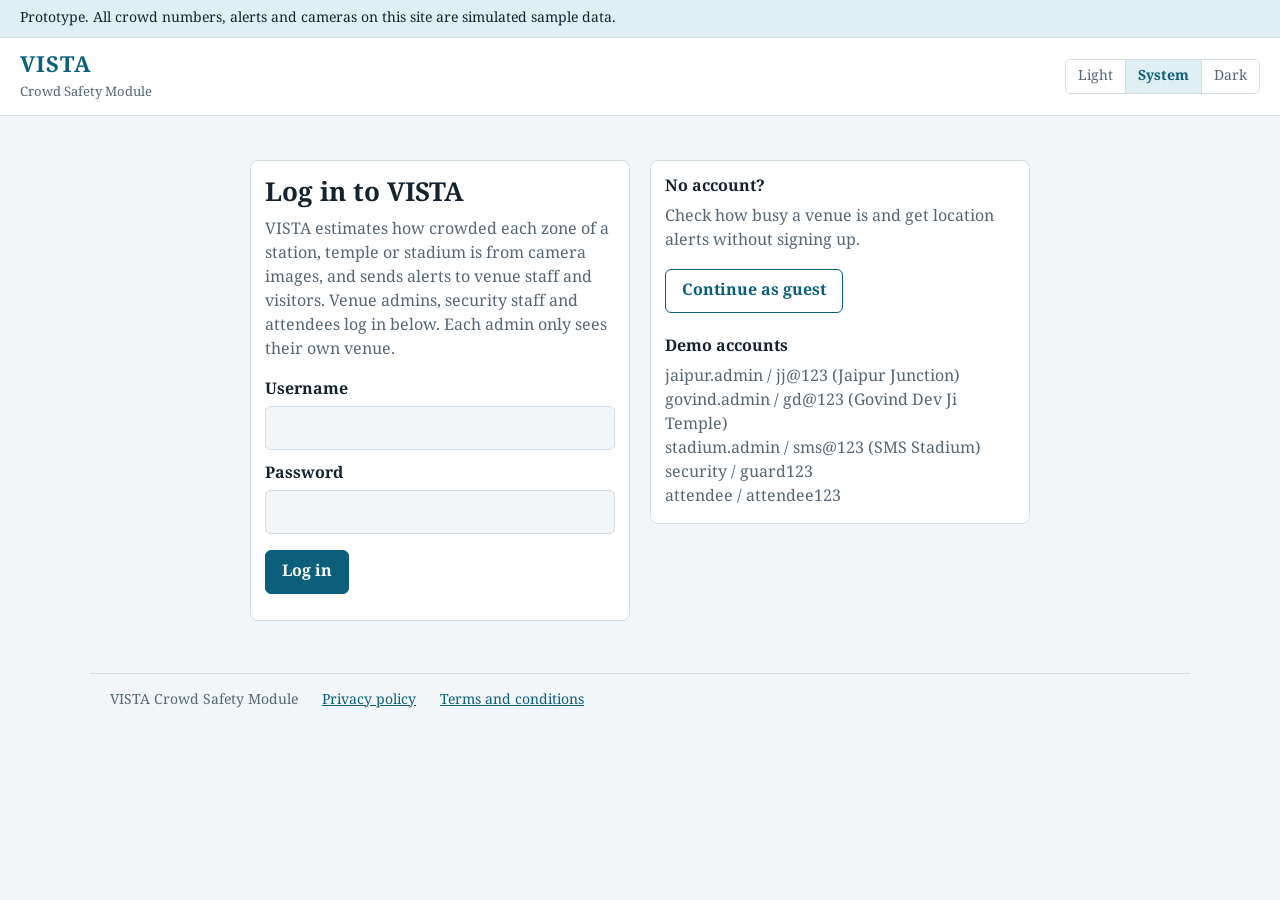
==== web/index.html @ de66a8e7 "feat: add VISTA web UI with role-based sidebar, camera editing and legal pages" ====
<!doctype html>
<html lang="en">
<head>
<meta charset="utf-8">
<meta name="viewport" content="width=device-width, initial-scale=1, viewport-fit=cover">
<title>VISTA Crowd Safety | Crowd alerts for public venues</title>
<meta name="description" content="VISTA estimates how crowded each zone of a station, temple or stadium is from camera images, and sends alerts to venue staff and visitors.">
<!-- seo:start -->
<link rel="canonical" href="https://[[FILL: domain]]/">
<meta property="og:type" content="website">
<meta property="og:site_name" content="VISTA Crowd Safety Module">
<meta property="og:title" content="VISTA Crowd Safety | Crowd alerts for public venues">
<meta property="og:description" content="VISTA estimates how crowded each zone of a station, temple or stadium is from camera images, and sends alerts to venue staff and visitors.">
<meta property="og:url" content="https://[[FILL: domain]]/">
<meta name="twitter:card" content="summary">
<meta name="twitter:title" content="VISTA Crowd Safety | Crowd alerts for public venues">
<meta name="twitter:description" content="VISTA estimates how crowded each zone of a station, temple or stadium is from camera images, and sends alerts to venue staff and visitors.">
<script type="application/ld+json">{"@context":"https://schema.org","@type":"WebSite","name":"VISTA Crowd Safety Module","url":"https://[[FILL: domain]]/"}</script>
<!-- Google Search Console: after you verify the domain, paste the google-site-verification meta tag here. -->
<!-- seo:end -->
<meta name="theme-color" content="#f2f6f8" media="(prefers-color-scheme: light)">
<meta name="theme-color" content="#0d1920" media="(prefers-color-scheme: dark)">
<link rel="preconnect" href="https://fonts.googleapis.com">
<link rel="preconnect" href="https://fonts.gstatic.com" crossorigin>
<script src="theme.js"></script>
<link rel="icon" href="favicon.svg" type="image/svg+xml">
<link rel="icon" href="favicon.ico" sizes="any">
<link rel="apple-touch-icon" href="apple-touch-icon.png">
<link href="https://fonts.googleapis.com/css2?family=Noto+Serif+Thai:wght@400;700&display=swap" rel="stylesheet">
<link rel="stylesheet" href="style.css">
</head>
<body>
<a class="skip" href="#main">Skip to content</a>
<noscript><p style="padding:16px">This site needs JavaScript turned on.</p></noscript>
<div class="notice" role="note">Prototype. All crowd numbers, alerts and cameras on this site are simulated sample data.</div>
<header>
  <div class="brand">VISTA<small>Crowd Safety Module</small></div>
  <div id="theme" role="group" aria-label="Colour theme"><button type="button" data-mode="light" aria-pressed="false">Light</button><button type="button" data-mode="system" aria-pressed="false">System</button><button type="button" data-mode="dark" aria-pressed="false">Dark</button></div>
  <div id="who" hidden style="display:flex;gap:12px;align-items:center"><span id="whotxt"></span><button class="btn ghost" id="out">Log out</button></div>
</header>
<div id="shell">
<aside id="side" aria-label="Sidebar" hidden>
  <div class="side-head"><b id="sidewho"></b><span id="sidesub"></span></div>
  <button class="btn ghost" id="menubtn" type="button" aria-expanded="false" aria-controls="sidenav">Menu</button>
  <nav id="sidenav" aria-label="Pages"><ul id="navlist"></ul></nav>
</aside>
<main id="main" tabindex="-1">
<section id="login">
  <div class="cols" style="max-width:780px;margin:24px auto 0">
    <form class="card" id="lg" novalidate>
      <h1>Log in to VISTA</h1>
      <p class="sub">VISTA estimates how crowded each zone of a station, temple or stadium is from camera images, and sends alerts to venue staff and visitors. Venue admins, security staff and attendees log in below. Each admin only sees their own venue.</p>
      <label for="un">Username</label><input type="text" id="un" autocomplete="username">
      <label for="pw">Password</label><input type="password" id="pw" autocomplete="current-password">
      <div id="lgmsg" role="alert"></div>
      <div class="row" style="margin-top:16px"><button class="btn" type="submit">Log in</button></div>
    </form>
    <div class="card">
      <h3>No account?</h3>
      <p class="sub">Check how busy a venue is and get location alerts without signing up.</p>
      <button class="btn ghost" id="guest" type="button">Continue as guest</button>
      <h3 style="margin-top:22px">Demo accounts</h3>
      <p class="sub" style="margin:0">jaipur.admin / jj@123 (Jaipur Junction)<br>govind.admin / gd@123 (Govind Dev Ji Temple)<br>stadium.admin / sms@123 (SMS Stadium)<br>security / guard123<br>attendee / attendee123</p>
    </div>
  </div>
</section>

<section class="page" id="p-admin-overview" hidden>
  <h2 class="title" tabindex="-1">Overview</h2>
  <p class="sub">A summary of your venue. Readings are simulated sample data.</p>
  <div class="grid" id="ov-cards"></div>
  <h3 style="margin-top:28px">Zones that need attention</h3>
  <div class="grid" id="ov-attn" style="margin-top:10px"></div>
</section>

<section class="page" id="p-admin-zones" hidden>
  <h2 class="title" tabindex="-1">Live zones</h2>
  <p class="sub">Occupancy for each zone of your venue. A zone's level changes only after 3 readings in a row.</p>
  <div class="row">
    <button class="btn" id="surge" type="button">Simulate a surge on the first zone (demo)</button>
    <button class="btn ghost" id="reset" type="button">Reset zones</button>
  </div>
  <div class="grid" id="zones"></div>
</section>

<section class="page" id="p-admin-cameras" hidden>
  <h2 class="title" tabindex="-1">Cameras</h2>
  <p class="sub">Add or edit the cameras for your venue. You can change the stream URL, IP address, zone, range and alert levels.</p>
  <div class="row"><button class="btn" id="camadd" type="button">Add camera</button></div>
  <div id="cammsg" role="status"></div>
  <div class="tw"><table>
    <caption class="sr">Cameras at your venue</caption>
    <thead><tr><th scope="col">Camera</th><th scope="col">Zone</th><th scope="col">Stream URL</th><th scope="col">IP address</th><th scope="col">Range</th><th scope="col">Caution / Warning / Critical</th><th scope="col">Calibration</th><th scope="col"><span class="sr">Actions</span></th></tr></thead>
    <tbody id="cams"></tbody>
  </table></div>
  <form class="card" id="camform" hidden novalidate style="margin-top:14px">
    <h3 id="cftitle">Edit camera</h3>
    <div class="fgrid">
      <div><label for="cfz">Zone</label><select id="cfz"></select></div>
      <div><label for="cfu">Stream URL</label><input type="text" id="cfu" placeholder="rtsp://10.0.4.21/s1"></div>
      <div><label for="cfi">IP address</label><input type="text" id="cfi" placeholder="10.0.4.21"></div>
      <div><label for="cfr">Detection range (m)</label><input type="number" id="cfr" min="1" max="200"></div>
      <div><label for="cfc">Caution at (%)</label><input type="number" id="cfc" min="1" max="100"></div>
      <div><label for="cfw">Warning at (%)</label><input type="number" id="cfw" min="1" max="100"></div>
      <div><label for="cfk">Critical at (%)</label><input type="number" id="cfk" min="1" max="100"></div>
    </div>
    <div id="cfmsg" role="alert"></div>
    <div class="row" style="margin-top:16px"><button class="btn" type="submit">Save camera</button><button class="btn ghost" type="button" id="cfcancel">Cancel</button></div>
  </form>
</section>

<section class="page" id="p-admin-thresholds" hidden>
  <h2 class="title" tabindex="-1">Thresholds</h2>
  <p class="sub">Occupancy % = people divided by (zone area times 1.08 people per m&sup2;). These are the defaults. Each camera sets its own levels on the Cameras page.</p>
  <div class="card"><div class="row" style="margin:0"><span class="pill t0">Normal under 50%</span><span class="pill t1">Caution 50 to 75%</span><span class="pill t2">Warning 75 to 90%</span><span class="pill t3">Critical 90% and above</span></div></div>
  <h3 style="margin-top:28px">Current levels for your zones</h3>
  <div class="tw" style="margin-top:10px"><table style="min-width:520px">
    <caption class="sr">Alert levels for each zone</caption>
    <thead><tr><th scope="col">Zone</th><th scope="col">Camera</th><th scope="col">Caution / Warning / Critical</th></tr></thead>
    <tbody id="th-body"></tbody>
  </table></div>
</section>

<section class="page" id="p-admin-guide" hidden>
  <h2 class="title" tabindex="-1">Camera setup guide</h2>
  <p class="sub">Steps for adding a new camera to your venue.</p>
  <div class="card"><ol class="steps">
    <li>Enter the stream URL and pick the venue.</li>
    <li>Click four reference points of known distance on a frame.</li>
    <li>Check the computed ground-plane mapping.</li>
    <li>Draw the zone boundary this camera covers.</li>
    <li>Set the detection range in metres.</li>
    <li>Set Caution, Warning and Critical thresholds and total capacity.</li>
  </ol></div>
  <div class="row" style="margin-top:14px"><button class="btn" type="button" data-go="cameras">Go to Cameras</button></div>
</section>

<section class="page" id="p-security-alerts" hidden>
  <h2 class="title" tabindex="-1">Alerts</h2>
  <p class="sub">Acknowledge alerts for your zones. Unacknowledged Critical alerts escalate to the control room.</p>
  <div id="feed" style="max-width:640px"></div>
</section>

<section class="page" id="p-security-status" hidden>
  <h2 class="title" tabindex="-1">Zone status</h2>
  <p class="sub">Current level of every monitored zone. Readings are simulated sample data.</p>
  <div class="grid" id="zones-sec"></div>
</section>

<section class="page" id="p-attendee-register" hidden>
  <h2 class="title" tabindex="-1">Register</h2>
  <p class="sub">Register for a venue and get a QR code for check-in. Registration pauses on its own while a zone is at Critical.</p>
  <form class="card" id="reg" novalidate style="max-width:520px">
    <label for="nm">Full name</label><input type="text" id="nm" autocomplete="name">
    <label for="ph">Phone number</label><input type="tel" id="ph" inputmode="numeric" placeholder="10 digits" autocomplete="tel">
    <label for="vn">Venue</label><select id="vn"></select>
    <label id="ml">Registration type</label>
    <div class="radio" role="radiogroup" aria-labelledby="ml">
      <label><input type="radio" name="mode" value="Pre-registration" checked> Pre-registration</label>
      <label><input type="radio" name="mode" value="On-the-spot"> On-the-spot</label>
    </div>
    <div id="regmsg" role="alert"></div>
    <div class="row" style="margin-top:16px"><button class="btn" type="submit">Register and get my QR code</button></div>
  </form>
</section>

<section class="page" id="p-attendee-ticket" hidden>
  <h2 class="title" tabindex="-1">My ticket</h2>
  <p class="sub">Show this code at the entry point.</p>
  <div class="card ticket" id="ticket" style="max-width:420px"></div>
</section>

<section class="page" id="p-attendee-venues" hidden>
  <h2 class="title" tabindex="-1">Venue crowding</h2>
  <p class="sub">See how busy a venue is before you go.</p>
  <label for="qa" style="margin-top:0">Search venues</label>
  <input type="text" id="qa" placeholder="Station, temple, stadium" style="max-width:420px">
  <div id="vlist-a" style="margin-top:12px;display:grid;gap:10px;max-width:640px"></div>
</section>

<section class="page" id="p-public-venues" hidden>
  <h2 class="title" tabindex="-1">Venue crowding</h2>
  <p class="sub">See how busy a venue is before you go. Read-only, no registration needed.</p>
  <label for="q" style="margin-top:0">Search venues</label>
  <input type="text" id="q" placeholder="Station, temple, stadium" style="max-width:420px">
  <div id="vlist" style="margin-top:12px;display:grid;gap:10px;max-width:640px"></div>
</section>

<section class="page" id="p-public-location" hidden>
  <h2 class="title" tabindex="-1">Location alerts</h2>
  <p class="sub">Turn on location to get alerts for the zone you are standing in. No sign-up needed.</p>
  <div class="row"><button class="btn ghost" id="loc" type="button">Turn location on (demo: Platform 1)</button></div>
  <div id="geo" style="max-width:640px"></div>
</section>

</main>
</div>
<footer>
  <span>VISTA Crowd Safety Module</span>
  <a href="privacy.html">Privacy policy</a>
  <a href="terms.html">Terms and conditions</a>
</footer>
<script src="app.js"></script>
</body>
</html>
---- web/style.css ----
:root{--bg:#f2f6f8;--surf:#fff;--ink:#14232e;--mut:#566673;--line:#d3dde4;--acc:#0b5f7a;--accf:#e0eff4;--on:#fff;
--n:#216e48;--c:#8a5a0a;--w:#a8470f;--k:#b32727;--nf:#e3f3ea;--cf:#fbf0d9;--wf:#fbe7da;--kf:#fbe0e0;
padding-top:env(safe-area-inset-top,0px);padding-bottom:env(safe-area-inset-bottom,0px);box-sizing:border-box}
@media (prefers-color-scheme:dark){:root:not([data-theme="light"]){--bg:#0d1920;--surf:#14252e;--ink:#e6eef3;--mut:#93a6b3;--line:#26414f;--acc:#5cc2e0;--accf:#12323f;--on:#07202a;
--n:#6fd19b;--c:#e9b84f;--w:#f19a62;--k:#ff8a8a;--nf:#13362a;--cf:#3a2f12;--wf:#3d2415;--kf:#431b1b}}
:root[data-theme="dark"]{--bg:#0d1920;--surf:#14252e;--ink:#e6eef3;--mut:#93a6b3;--line:#26414f;--acc:#5cc2e0;--accf:#12323f;--on:#07202a;
--n:#6fd19b;--c:#e9b84f;--w:#f19a62;--k:#ff8a8a;--nf:#13362a;--cf:#3a2f12;--wf:#3d2415;--kf:#431b1b}
html{scroll-padding-top:env(safe-area-inset-top,0px)}
*{box-sizing:border-box}
body{margin:0;background:var(--bg);color:var(--ink);font:400 16px/1.5 "Noto Serif Thai",Georgia,serif}
header{background:var(--surf);border-bottom:1px solid var(--line);padding:12px 20px;display:flex;flex-wrap:wrap;gap:12px 28px;align-items:center}
.brand{font-weight:700;font-size:22px;letter-spacing:.04em;color:var(--acc)}
.brand small{display:block;font-size:13px;font-weight:400;letter-spacing:0;color:var(--mut)}
button:focus-visible,input:focus-visible,select:focus-visible{outline:3px solid var(--acc);outline-offset:2px}
main{max-width:1100px;margin:0 auto;padding:20px}
[hidden]{display:none!important}
h1{font-size:26px;margin:0 0 4px}h2{font-size:18px;margin:28px 0 10px}h3{font-size:16px;margin:0 0 6px}
.sub{color:var(--mut);margin:0 0 16px;max-width:62ch}
.row{display:flex;gap:10px;flex-wrap:wrap;align-items:center;margin-bottom:12px}
.btn{font:inherit;font-weight:700;border:1px solid var(--acc);background:var(--acc);color:var(--on);padding:9px 16px;border-radius:6px;cursor:pointer}
.btn.ghost{background:none;color:var(--acc)}
.btn:disabled{opacity:.5;cursor:default}
.grid{display:grid;grid-template-columns:repeat(auto-fill,minmax(250px,1fr));gap:12px}
.cols{display:grid;grid-template-columns:repeat(auto-fit,minmax(310px,1fr));gap:20px;align-items:start}
.card{background:var(--surf);border:1px solid var(--line);border-radius:8px;padding:14px}
.zone .top{display:flex;justify-content:space-between;gap:8px;align-items:start}
.zone b{display:block}.zone span.v{color:var(--mut);font-size:14px}
.big{font-size:30px;font-weight:700;margin:8px 0 2px}
.bar{height:8px;background:var(--line);border-radius:4px;overflow:hidden}
.bar i{display:block;height:100%;background:currentColor}
.pill{font-size:13px;font-weight:700;padding:2px 9px;border-radius:4px;white-space:nowrap}
.t0{color:var(--n);background:var(--nf)}.t1{color:var(--c);background:var(--cf)}.t2{color:var(--w);background:var(--wf)}.t3{color:var(--k);background:var(--kf)}
.tw{overflow-x:auto}
table{border-collapse:collapse;width:100%;min-width:1000px;background:var(--surf);border:1px solid var(--line)}
th,td{text-align:left;padding:9px 12px;border-bottom:1px solid var(--line);font-size:15px}
th{background:var(--accf);color:var(--acc)}
ol.steps{margin:0;padding-left:22px}ol.steps li{margin:4px 0}
label{display:block;font-weight:700;margin:12px 0 4px}
input[type=text],input[type=tel],input[type=password],input[type=number],select{font:inherit;width:100%;padding:9px 10px;border:1px solid var(--line);border-radius:6px;background:var(--bg);color:var(--ink)}
.radio{display:flex;gap:16px;flex-wrap:wrap}.radio label{font-weight:400;margin:0;display:flex;gap:6px;align-items:center}
.msg{padding:10px 12px;border-radius:6px;margin:12px 0 0}
.empty{color:var(--mut);padding:18px;text-align:center;border:1px dashed var(--line);border-radius:8px}
.alert{border-left:5px solid currentColor}
.alert p{margin:2px 0;color:var(--ink)}
.ticket{text-align:center}.ticket svg{width:200px;height:200px;background:#fff;padding:8px;border-radius:6px;border:1px solid var(--line)}
dl{margin:10px 0 0;text-align:left;display:grid;grid-template-columns:auto 1fr;gap:4px 12px}dt{color:var(--mut)}dd{margin:0;font-weight:700}
.gone{display:none}
@media(prefers-reduced-motion:no-preference){.bar i{transition:width .6s}}

html{font-size:100%}
h1,h2,h3,h4,h5{font-family:"Noto Serif Thai",Georgia,serif;font-weight:700}
small{font-size:.75rem}
[id^="p-public-"] .title{font-size:4.210rem}
[id^="p-public-"] h2{font-size:3.158rem}
[id^="p-public-"] h3{font-size:2.369rem}
[id^="p-public-"] h4{font-size:1.777rem}
[id^="p-public-"] h5{font-size:1.333rem}
@media(max-width:700px){[id^="p-public-"] .title{font-size:2.369rem}[id^="p-public-"] h2{font-size:1.777rem}}
.fgrid{display:grid;grid-template-columns:repeat(auto-fit,minmax(220px,1fr));gap:0 16px}
td button{white-space:nowrap}

.notice{background:var(--accf);color:var(--ink);border-bottom:1px solid var(--line);padding:8px 20px;font-size:14px}
footer{max-width:1100px;margin:32px auto 0;padding:16px 20px 24px;border-top:1px solid var(--line);color:var(--mut);font-size:14px;display:flex;gap:8px 24px;flex-wrap:wrap}
footer a,.legal a{color:var(--acc)}
.legal{max-width:760px}
.legal h2{margin:28px 0 8px}
.legal p,.legal li{max-width:68ch}
.legal ul{padding-left:20px}
.todo{background:#fff3b0;color:#3a2f00;padding:0 3px}
.brand a{color:inherit;text-decoration:none}

:root{color-scheme:light}
:root[data-theme="dark"]{color-scheme:dark}
@media (prefers-color-scheme:dark){:root:not([data-theme="light"]){color-scheme:dark}}
#theme{margin-left:auto;display:flex;border:1px solid var(--line);border-radius:6px;overflow:hidden}
#theme button{font:inherit;font-size:14px;background:var(--surf);color:var(--mut);border:0;padding:6px 12px;cursor:pointer}
#theme button+button{border-left:1px solid var(--line)}
#theme button[aria-pressed=true]{background:var(--accf);color:var(--acc);font-weight:700}

.title{font-size:26px;margin:0 0 4px}

.sr{position:absolute;width:1px;height:1px;overflow:hidden;clip:rect(0 0 0 0);white-space:nowrap}
.skip{position:absolute;left:-999px;top:0;background:var(--acc);color:var(--on);padding:8px 14px;z-index:20}
.skip:focus{left:8px;top:8px}
.title:focus{outline:none}
#shell{display:block}
#shell.has-side{display:grid;grid-template-columns:240px minmax(0,1fr)}
#shell.has-side main{margin:0;max-width:980px}
#side{border-right:1px solid var(--line);background:var(--surf);padding:16px 12px 24px;position:sticky;top:0;align-self:start;max-height:100vh;overflow-y:auto}
.side-head{padding:4px 12px 14px;border-bottom:1px solid var(--line);margin-bottom:10px}
.side-head b{display:block}
.side-head span{color:var(--mut);font-size:14px}
#navlist{list-style:none;margin:0;padding:0}
#navlist a{display:block;padding:9px 12px;border-left:3px solid transparent;color:var(--ink);text-decoration:none;border-radius:0 4px 4px 0}
#navlist a:hover{background:var(--bg)}
#navlist a[aria-current=page]{background:var(--accf);color:var(--acc);font-weight:700;border-left-color:var(--acc)}
#navlist a:focus-visible{outline:3px solid var(--acc);outline-offset:-3px}
#menubtn{display:none}
@media(max-width:820px){
  #shell.has-side{display:block}
  #side{position:static;max-height:none;border-right:0;border-bottom:1px solid var(--line);padding:10px 16px}
  .side-head{border-bottom:0;margin-bottom:6px;padding:0 0 6px}
  #menubtn{display:block;width:100%;text-align:left}
  #sidenav{display:none}
  #sidenav.open{display:block;margin-top:8px}
}
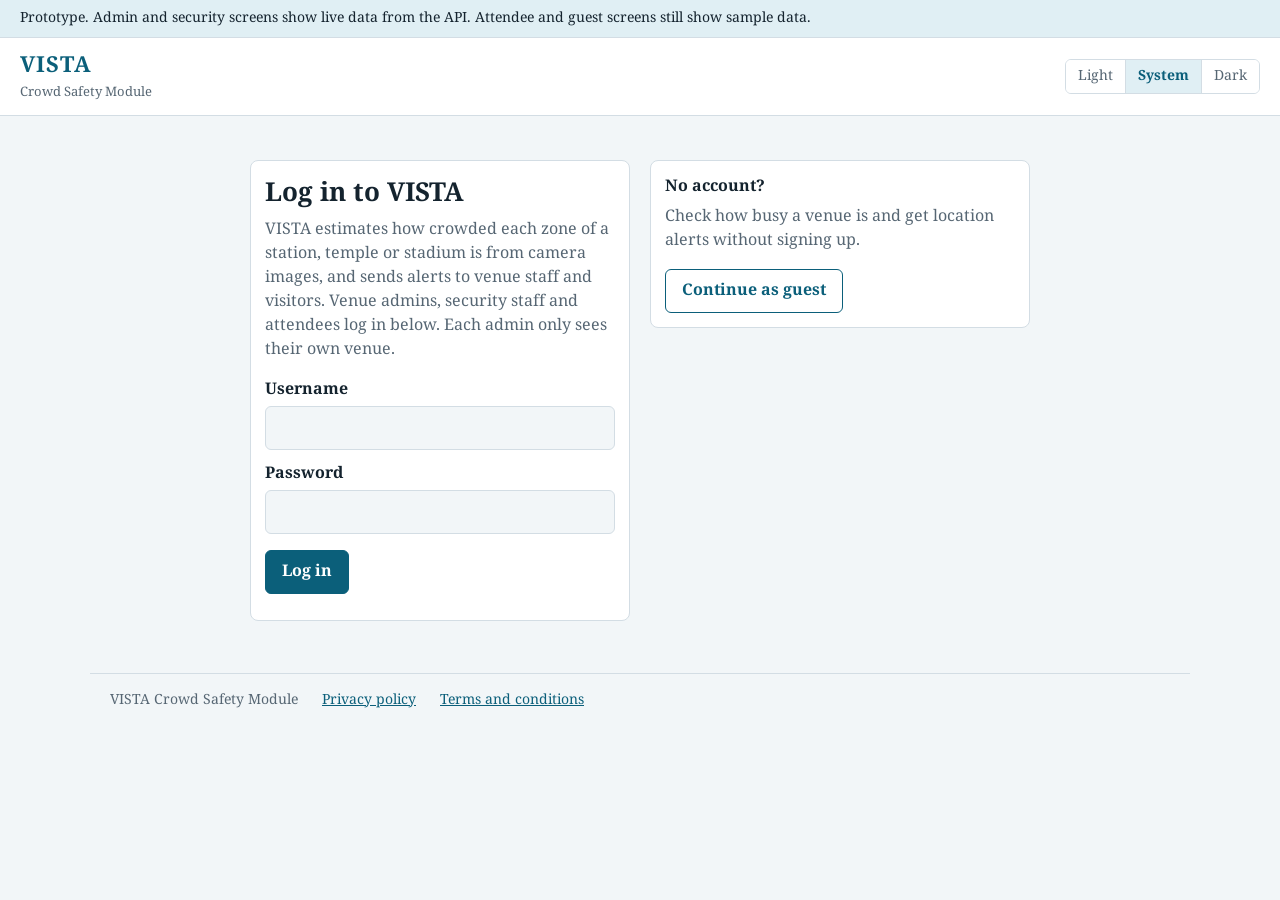
==== commit f2e9462e: "feat: connect web dashboard to the API (login, live zones, camera management)" ====
--- a/web/index.html
+++ b/web/index.html
@@ -32,7 +32,7 @@
 <body>
 <a class="skip" href="#main">Skip to content</a>
 <noscript><p style="padding:16px">This site needs JavaScript turned on.</p></noscript>
-<div class="notice" role="note">Prototype. All crowd numbers, alerts and cameras on this site are simulated sample data.</div>
+<div class="notice" role="note">Prototype. Admin and security screens show live data from the API. Attendee and guest screens still show sample data.</div>
 <header>
   <div class="brand">VISTA<small>Crowd Safety Module</small></div>
   <div id="theme" role="group" aria-label="Colour theme"><button type="button" data-mode="light" aria-pressed="false">Light</button><button type="button" data-mode="system" aria-pressed="false">System</button><button type="button" data-mode="dark" aria-pressed="false">Dark</button></div>
@@ -45,6 +45,7 @@
   <nav id="sidenav" aria-label="Pages"><ul id="navlist"></ul></nav>
 </aside>
 <main id="main" tabindex="-1">
+<div id="apierr" class="msg t3" role="alert" hidden></div>
 <section id="login">
   <div class="cols" style="max-width:780px;margin:24px auto 0">
     <form class="card" id="lg" novalidate>
@@ -53,21 +54,19 @@
       <label for="un">Username</label><input type="text" id="un" autocomplete="username">
       <label for="pw">Password</label><input type="password" id="pw" autocomplete="current-password">
       <div id="lgmsg" role="alert"></div>
-      <div class="row" style="margin-top:16px"><button class="btn" type="submit">Log in</button></div>
+      <div class="row" style="margin-top:16px"><button class="btn" type="submit" id="lgbtn">Log in</button></div>
     </form>
     <div class="card">
       <h3>No account?</h3>
       <p class="sub">Check how busy a venue is and get location alerts without signing up.</p>
       <button class="btn ghost" id="guest" type="button">Continue as guest</button>
-      <h3 style="margin-top:22px">Demo accounts</h3>
-      <p class="sub" style="margin:0">jaipur.admin / jj@123 (Jaipur Junction)<br>govind.admin / gd@123 (Govind Dev Ji Temple)<br>stadium.admin / sms@123 (SMS Stadium)<br>security / guard123<br>attendee / attendee123</p>
     </div>
   </div>
 </section>
 
 <section class="page" id="p-admin-overview" hidden>
   <h2 class="title" tabindex="-1">Overview</h2>
-  <p class="sub">A summary of your venue. Readings are simulated sample data.</p>
+  <p class="sub">A summary of your venue, updated every 2 seconds from the vision service.</p>
   <div class="grid" id="ov-cards"></div>
   <h3 style="margin-top:28px">Zones that need attention</h3>
   <div class="grid" id="ov-attn" style="margin-top:10px"></div>
@@ -75,19 +74,16 @@
 
 <section class="page" id="p-admin-zones" hidden>
   <h2 class="title" tabindex="-1">Live zones</h2>
-  <p class="sub">Occupancy for each zone of your venue. A zone's level changes only after 3 readings in a row.</p>
-  <div class="row">
-    <button class="btn" id="surge" type="button">Simulate a surge on the first zone (demo)</button>
-    <button class="btn ghost" id="reset" type="button">Reset zones</button>
-  </div>
+  <p class="sub">Occupancy for each zone of your venue, updated every 2 seconds. A zone shows Stale if its camera has sent nothing for 30 seconds.</p>
   <div class="grid" id="zones"></div>
 </section>
 
 <section class="page" id="p-admin-cameras" hidden>
   <h2 class="title" tabindex="-1">Cameras</h2>
-  <p class="sub">Add or edit the cameras for your venue. You can change the stream URL, IP address, zone, range and alert levels.</p>
+  <p class="sub">Add or edit the cameras for your venue. You can change the stream URL, IP address, zone name, range and alert levels.</p>
   <div class="row"><button class="btn" id="camadd" type="button">Add camera</button></div>
   <div id="cammsg" role="status"></div>
+  <div id="keybox"></div>
   <div class="tw"><table>
     <caption class="sr">Cameras at your venue</caption>
     <thead><tr><th scope="col">Camera</th><th scope="col">Zone</th><th scope="col">Stream URL</th><th scope="col">IP address</th><th scope="col">Range</th><th scope="col">Caution / Warning / Critical</th><th scope="col">Calibration</th><th scope="col"><span class="sr">Actions</span></th></tr></thead>
@@ -96,7 +92,7 @@
   <form class="card" id="camform" hidden novalidate style="margin-top:14px">
     <h3 id="cftitle">Edit camera</h3>
     <div class="fgrid">
-      <div><label for="cfz">Zone</label><select id="cfz"></select></div>
+      <div><label for="cfz">Zone name</label><input type="text" id="cfz" maxlength="80"></div>
       <div><label for="cfu">Stream URL</label><input type="text" id="cfu" placeholder="rtsp://10.0.4.21/s1"></div>
       <div><label for="cfi">IP address</label><input type="text" id="cfi" placeholder="10.0.4.21"></div>
       <div><label for="cfr">Detection range (m)</label><input type="number" id="cfr" min="1" max="200"></div>
@@ -105,13 +101,20 @@
       <div><label for="cfk">Critical at (%)</label><input type="number" id="cfk" min="1" max="100"></div>
     </div>
     <div id="cfmsg" role="alert"></div>
-    <div class="row" style="margin-top:16px"><button class="btn" type="submit">Save camera</button><button class="btn ghost" type="button" id="cfcancel">Cancel</button></div>
+    <div class="row" style="margin-top:16px"><button class="btn" type="submit" id="cfsave">Save camera</button><button class="btn ghost" type="button" id="cfcancel">Cancel</button></div>
+    <div id="cfextra" hidden>
+      <h3 style="margin-top:22px">Calibration and key</h3>
+      <p class="sub" style="margin-bottom:10px">Apply a calibration file made by calibrate.py (camera_patch.json), or generate a new ingest key.</p>
+      <label for="cffile" style="margin-top:0">Calibration file</label>
+      <input type="file" id="cffile" accept=".json,application/json">
+      <div class="row" style="margin-top:14px"><button class="btn ghost" type="button" id="cfkey">Generate a new ingest key</button><button class="btn ghost danger" type="button" id="cfdel">Delete camera</button></div>
+    </div>
   </form>
 </section>
 
 <section class="page" id="p-admin-thresholds" hidden>
   <h2 class="title" tabindex="-1">Thresholds</h2>
-  <p class="sub">Occupancy % = people divided by (zone area times 1.08 people per m&sup2;). These are the defaults. Each camera sets its own levels on the Cameras page.</p>
+  <p class="sub">Occupancy % = people divided by (zone area times the reference density). The server uses 1.08 people per m&sup2; as 100%. Each camera sets its own levels on the Cameras page. These are the defaults.</p>
   <div class="card"><div class="row" style="margin:0"><span class="pill t0">Normal under 50%</span><span class="pill t1">Caution 50 to 75%</span><span class="pill t2">Warning 75 to 90%</span><span class="pill t3">Critical 90% and above</span></div></div>
   <h3 style="margin-top:28px">Current levels for your zones</h3>
   <div class="tw" style="margin-top:10px"><table style="min-width:520px">
@@ -123,33 +126,33 @@
 
 <section class="page" id="p-admin-guide" hidden>
   <h2 class="title" tabindex="-1">Camera setup guide</h2>
-  <p class="sub">Steps for adding a new camera to your venue.</p>
+  <p class="sub">How to bring a new camera online. A camera can send readings only after step 5.</p>
   <div class="card"><ol class="steps">
-    <li>Enter the stream URL and pick the venue.</li>
-    <li>Click four reference points of known distance on a frame.</li>
-    <li>Check the computed ground-plane mapping.</li>
-    <li>Draw the zone boundary this camera covers.</li>
-    <li>Set the detection range in metres.</li>
-    <li>Set Caution, Warning and Critical thresholds and total capacity.</li>
+    <li>Add the camera on the Cameras page and copy its ingest key. It is shown only once.</li>
+    <li>On a frame from the camera, pick 4 or more floor points and measure their real positions in metres in your venue's coordinate system.</li>
+    <li>Put the points in a points.json file and run <code>python calibrate.py points.json</code> from the vision folder. It prints the calibration error. Aim for under 0.25 m.</li>
+    <li>Open the camera with Edit, then choose the camera_patch.json file under Calibration file.</li>
+    <li>Start the vision service with the ingest key as VISTA_CAMERA_KEY. The zone shows live numbers within a few seconds.</li>
   </ol></div>
   <div class="row" style="margin-top:14px"><button class="btn" type="button" data-go="cameras">Go to Cameras</button></div>
 </section>
 
 <section class="page" id="p-security-alerts" hidden>
   <h2 class="title" tabindex="-1">Alerts</h2>
-  <p class="sub">Acknowledge alerts for your zones. Unacknowledged Critical alerts escalate to the control room.</p>
-  <div id="feed" style="max-width:640px"></div>
+  <p class="sub">Alerts for your venue will appear here with an Acknowledge button. Unacknowledged Critical alerts will escalate to the control room.</p>
+  <div class="empty" style="max-width:640px">The alert engine is not built yet (Phase 2). Until then, check Zone status for the current level of each zone.<br><button class="btn ghost" type="button" data-go="status" style="margin-top:10px">Go to Zone status</button></div>
 </section>
 
 <section class="page" id="p-security-status" hidden>
   <h2 class="title" tabindex="-1">Zone status</h2>
-  <p class="sub">Current level of every monitored zone. Readings are simulated sample data.</p>
+  <p class="sub">Current level of every zone at your venue, updated every 2 seconds.</p>
   <div class="grid" id="zones-sec"></div>
 </section>
 
 <section class="page" id="p-attendee-register" hidden>
   <h2 class="title" tabindex="-1">Register</h2>
   <p class="sub">Register for a venue and get a QR code for check-in. Registration pauses on its own while a zone is at Critical.</p>
+  <div class="msg t1" style="max-width:640px">Sample data. Real registration and signed QR codes arrive in Phase 4.</div>
   <form class="card" id="reg" novalidate style="max-width:520px">
     <label for="nm">Full name</label><input type="text" id="nm" autocomplete="name">
     <label for="ph">Phone number</label><input type="tel" id="ph" inputmode="numeric" placeholder="10 digits" autocomplete="tel">
@@ -167,12 +170,14 @@
 <section class="page" id="p-attendee-ticket" hidden>
   <h2 class="title" tabindex="-1">My ticket</h2>
   <p class="sub">Show this code at the entry point.</p>
+  <div class="msg t1" style="max-width:640px">Sample data. This is a sample ticket and cannot be scanned.</div>
   <div class="card ticket" id="ticket" style="max-width:420px"></div>
 </section>
 
 <section class="page" id="p-attendee-venues" hidden>
   <h2 class="title" tabindex="-1">Venue crowding</h2>
   <p class="sub">See how busy a venue is before you go.</p>
+  <div class="msg t1" style="max-width:640px">Sample data. These numbers are samples until the public venue API exists.</div>
   <label for="qa" style="margin-top:0">Search venues</label>
   <input type="text" id="qa" placeholder="Station, temple, stadium" style="max-width:420px">
   <div id="vlist-a" style="margin-top:12px;display:grid;gap:10px;max-width:640px"></div>
@@ -181,6 +186,7 @@
 <section class="page" id="p-public-venues" hidden>
   <h2 class="title" tabindex="-1">Venue crowding</h2>
   <p class="sub">See how busy a venue is before you go. Read-only, no registration needed.</p>
+  <div class="msg t1" style="max-width:640px">Sample data. These numbers are samples until the public venue API exists.</div>
   <label for="q" style="margin-top:0">Search venues</label>
   <input type="text" id="q" placeholder="Station, temple, stadium" style="max-width:420px">
   <div id="vlist" style="margin-top:12px;display:grid;gap:10px;max-width:640px"></div>
@@ -189,6 +195,7 @@
 <section class="page" id="p-public-location" hidden>
   <h2 class="title" tabindex="-1">Location alerts</h2>
   <p class="sub">Turn on location to get alerts for the zone you are standing in. No sign-up needed.</p>
+  <div class="msg t1" style="max-width:640px">Sample data. Location alerts are a demo until the geofence arrives in Phase 3.</div>
   <div class="row"><button class="btn ghost" id="loc" type="button">Turn location on (demo: Platform 1)</button></div>
   <div id="geo" style="max-width:640px"></div>
 </section>
@@ -200,6 +207,9 @@
   <a href="privacy.html">Privacy policy</a>
   <a href="terms.html">Terms and conditions</a>
 </footer>
+<script src="config.js"></script>
+<script src="api.js"></script>
+<script src="sample.js"></script>
 <script src="app.js"></script>
 </body>
 </html>
--- a/web/style.css
+++ b/web/style.css
@@ -104,3 +104,9 @@
   #sidenav{display:none}
   #sidenav.open{display:block;margin-top:8px}
 }
+
+.tn{color:var(--mut);background:var(--bg)}
+.btn.danger{border-color:var(--k);color:var(--k)}
+.keybox{border:2px solid var(--acc);border-radius:6px;padding:14px;margin:0 0 14px;background:var(--surf)}
+code{font-family:ui-monospace,Consolas,monospace;word-break:break-all}
+.keybox code{display:block;padding:8px;background:var(--bg);border:1px solid var(--line);border-radius:4px}
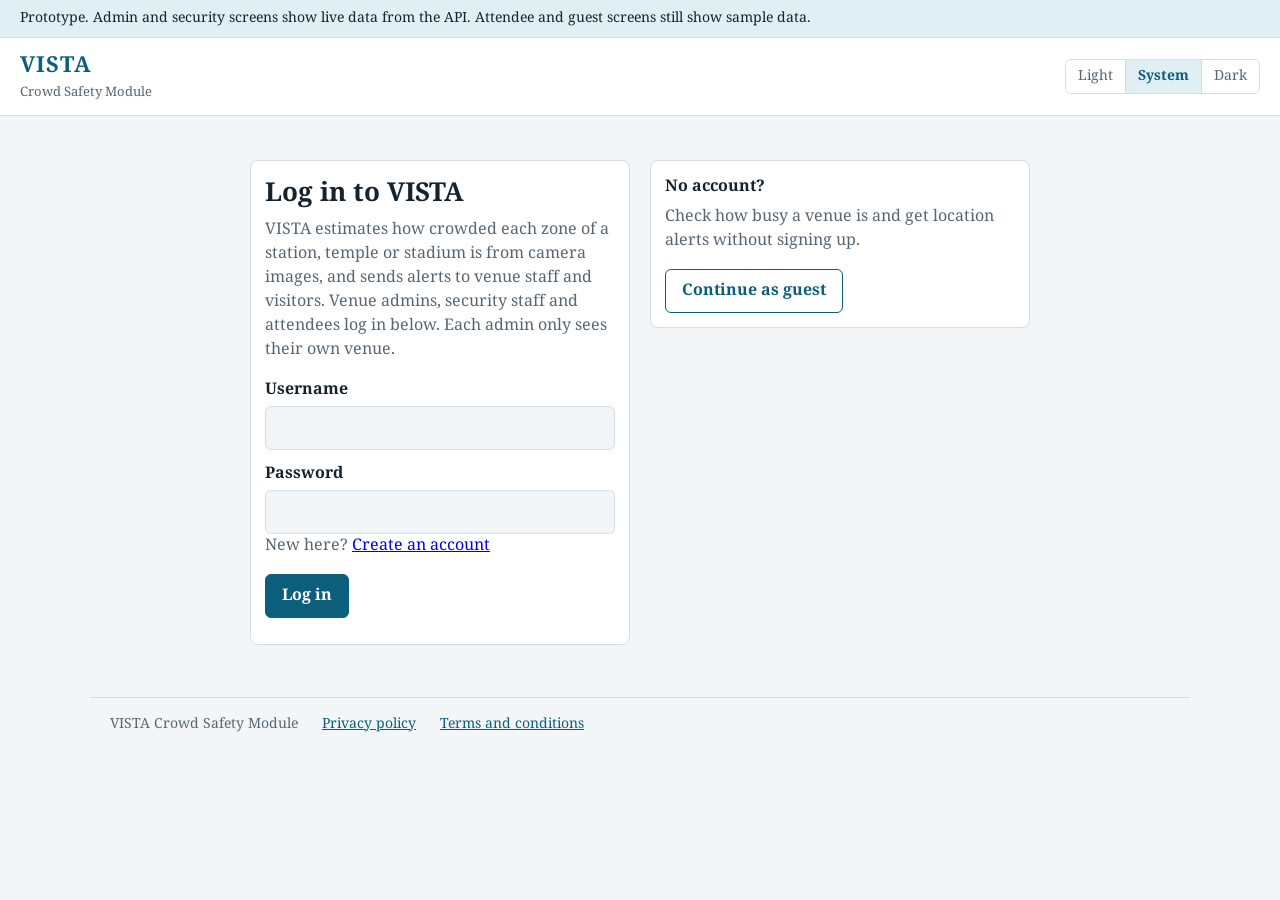
==== commit 159258ea: "Update project files" ====
--- a/web/index.html
+++ b/web/index.html
@@ -53,6 +53,7 @@
       <p class="sub">VISTA estimates how crowded each zone of a station, temple or stadium is from camera images, and sends alerts to venue staff and visitors. Venue admins, security staff and attendees log in below. Each admin only sees their own venue.</p>
       <label for="un">Username</label><input type="text" id="un" autocomplete="username">
       <label for="pw">Password</label><input type="password" id="pw" autocomplete="current-password">
+      <p class="sub">New here? <a href="signup.html">Create an account</a></p>
       <div id="lgmsg" role="alert"></div>
       <div class="row" style="margin-top:16px"><button class="btn" type="submit" id="lgbtn">Log in</button></div>
     </form>
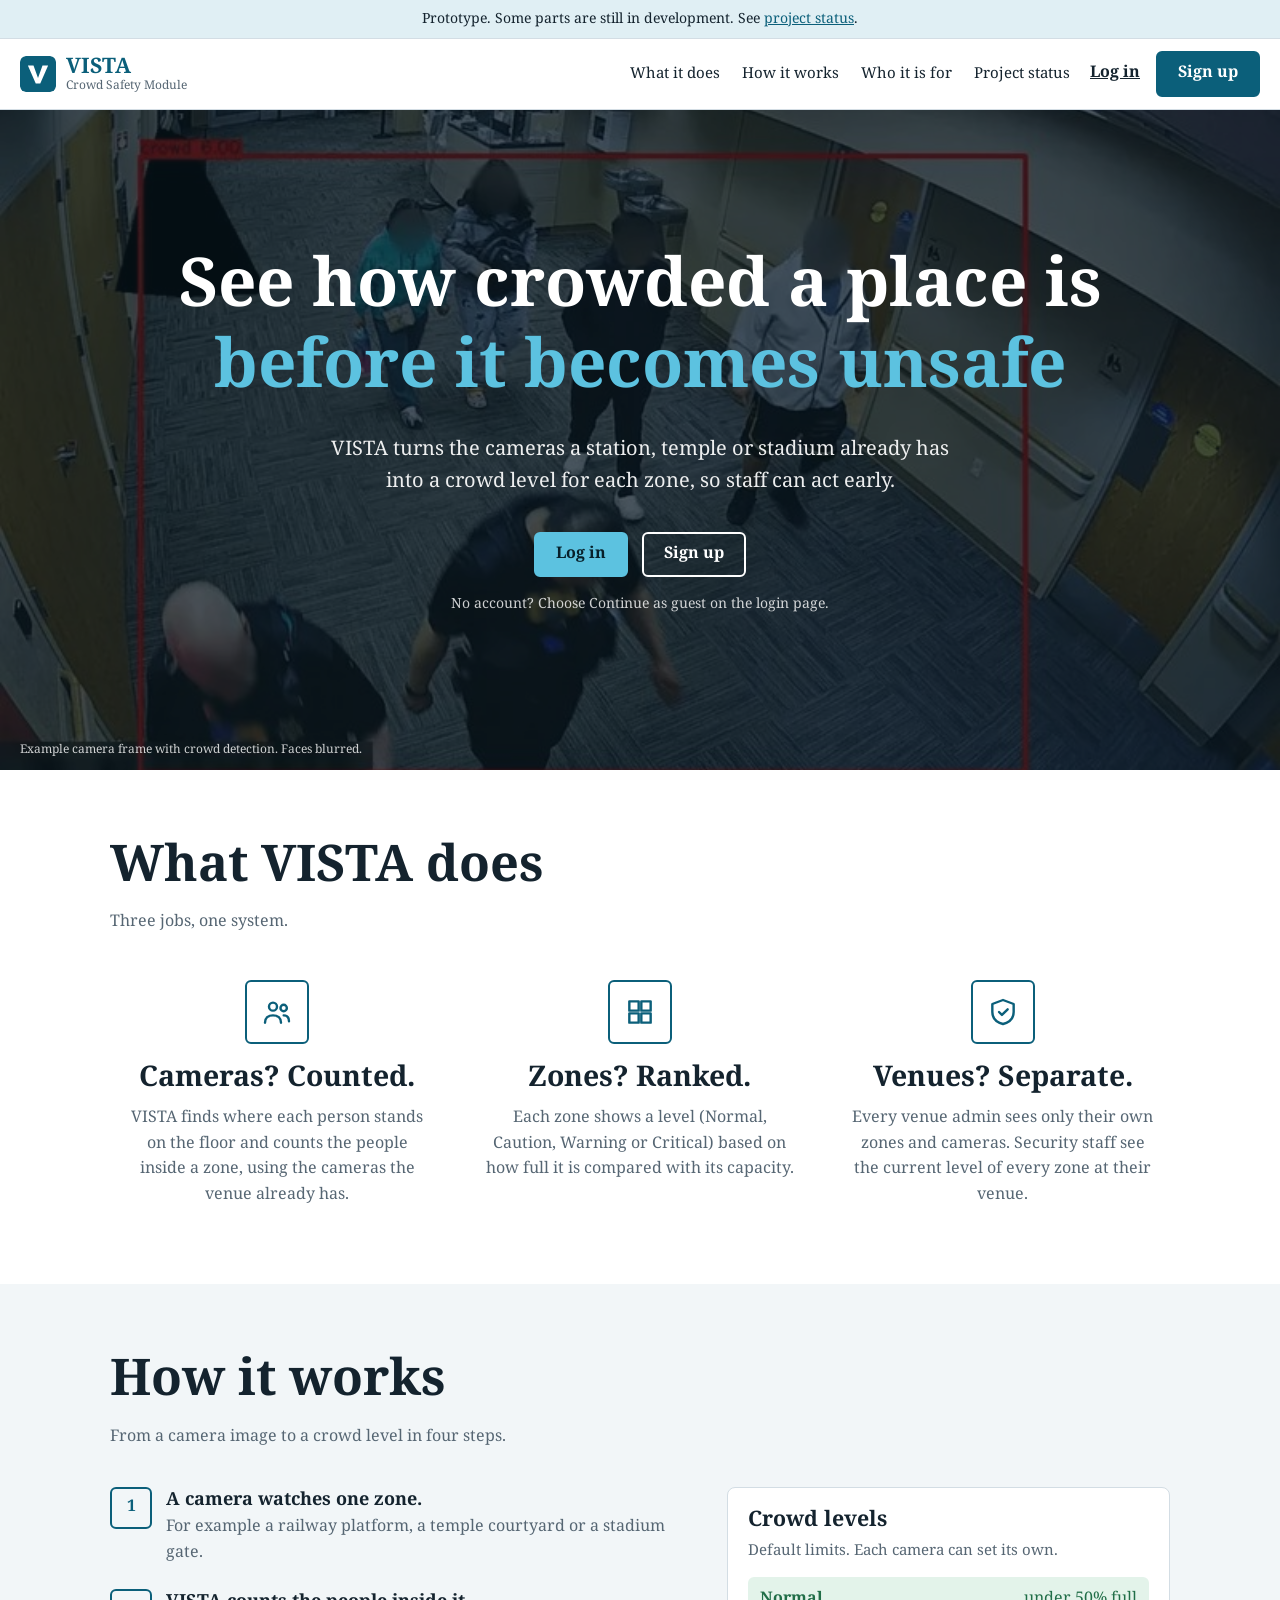
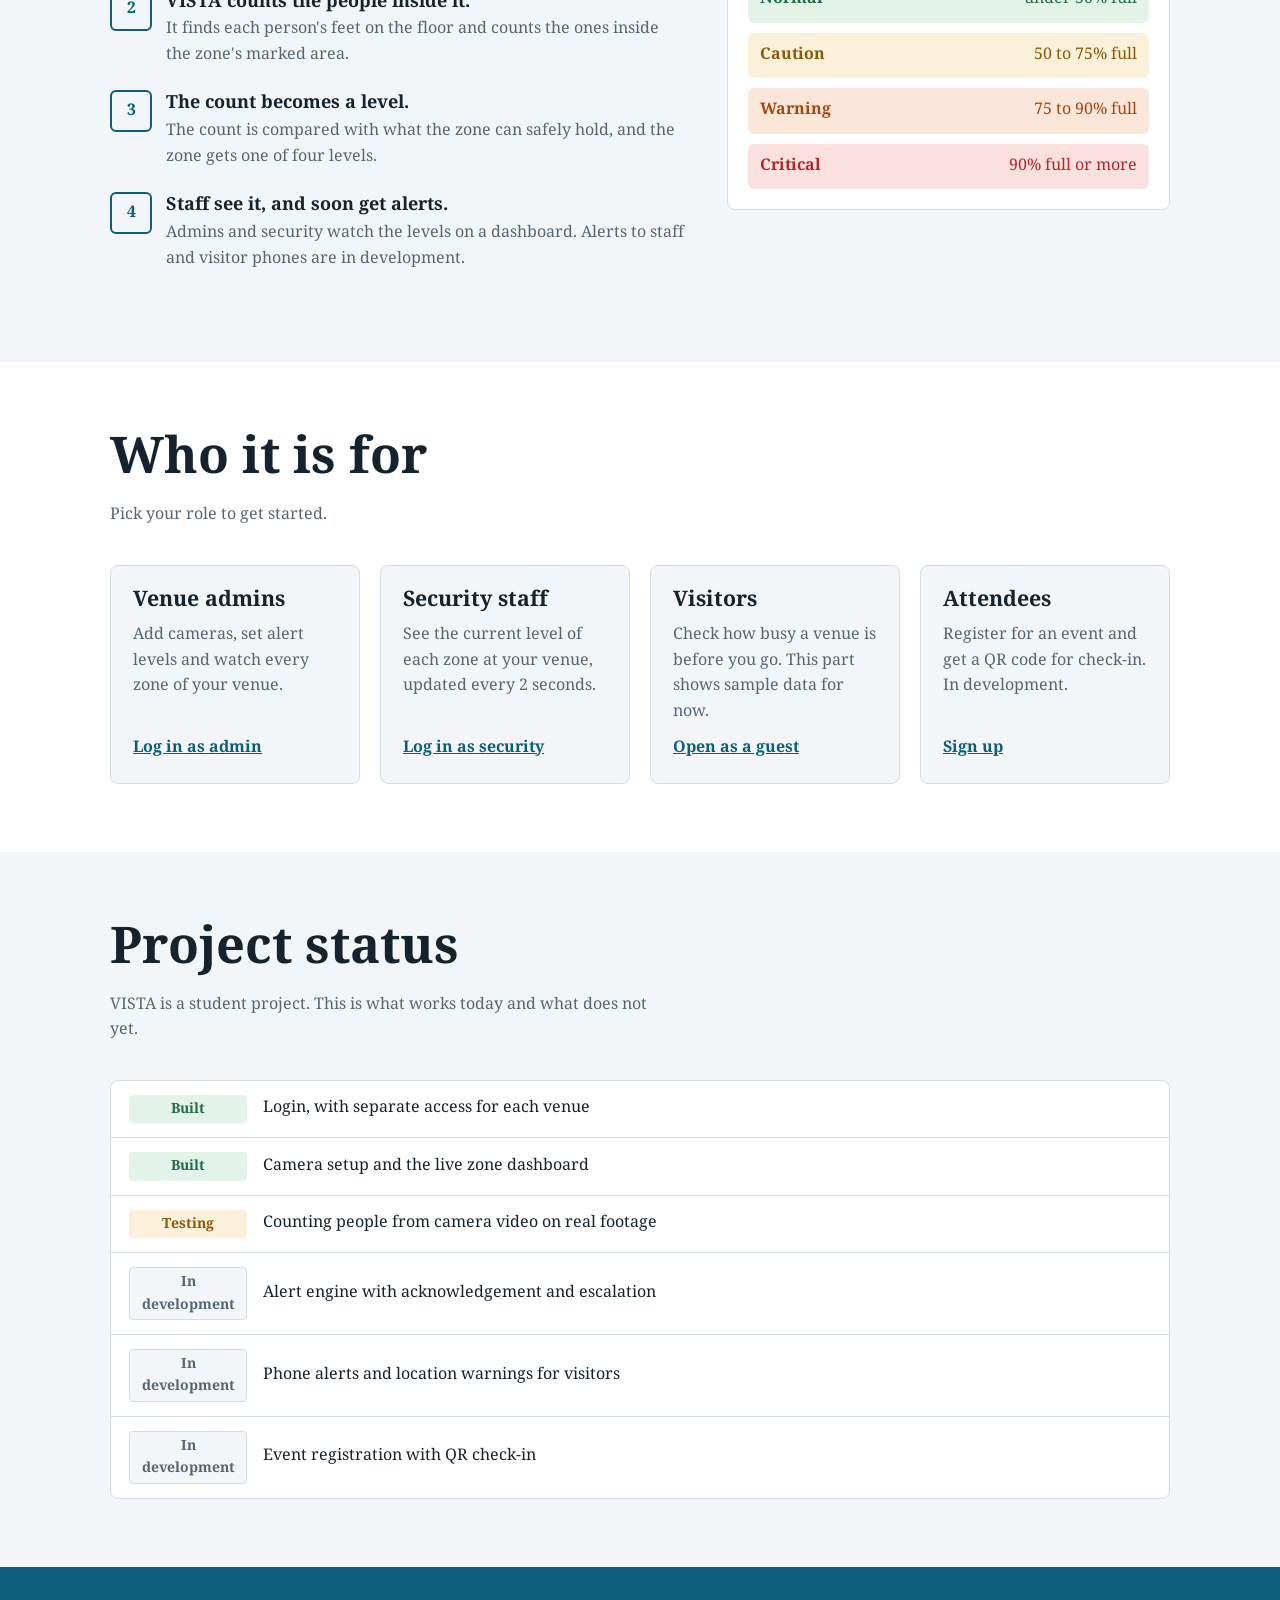
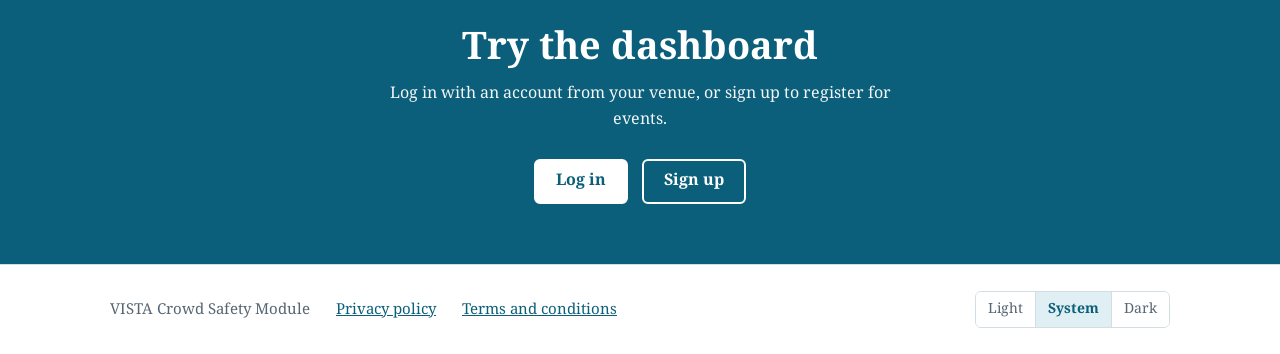
==== commit d5109e99: "feat: new home page" ====
--- a/web/index.html
+++ b/web/index.html
@@ -20,197 +20,163 @@
 <!-- seo:end -->
 <meta name="theme-color" content="#f2f6f8" media="(prefers-color-scheme: light)">
 <meta name="theme-color" content="#0d1920" media="(prefers-color-scheme: dark)">
-<link rel="preconnect" href="https://fonts.googleapis.com">
-<link rel="preconnect" href="https://fonts.gstatic.com" crossorigin>
-<script src="theme.js"></script>
 <link rel="icon" href="favicon.svg" type="image/svg+xml">
 <link rel="icon" href="favicon.ico" sizes="any">
 <link rel="apple-touch-icon" href="apple-touch-icon.png">
+<link rel="preconnect" href="https://fonts.googleapis.com">
+<link rel="preconnect" href="https://fonts.gstatic.com" crossorigin>
 <link href="https://fonts.googleapis.com/css2?family=Noto+Serif+Thai:wght@400;700&display=swap" rel="stylesheet">
-<link rel="stylesheet" href="style.css">
+<script src="theme.js"></script>
+<link rel="stylesheet" href="landing.css">
 </head>
 <body>
 <a class="skip" href="#main">Skip to content</a>
-<noscript><p style="padding:16px">This site needs JavaScript turned on.</p></noscript>
-<div class="notice" role="note">Prototype. Admin and security screens show live data from the API. Attendee and guest screens still show sample data.</div>
-<header>
-  <div class="brand">VISTA<small>Crowd Safety Module</small></div>
-  <div id="theme" role="group" aria-label="Colour theme"><button type="button" data-mode="light" aria-pressed="false">Light</button><button type="button" data-mode="system" aria-pressed="false">System</button><button type="button" data-mode="dark" aria-pressed="false">Dark</button></div>
-  <div id="who" hidden style="display:flex;gap:12px;align-items:center"><span id="whotxt"></span><button class="btn ghost" id="out">Log out</button></div>
+<div class="notice" role="note">Prototype. Some parts are still in development. See <a href="#status">project status</a>.</div>
+
+<header class="top">
+  <a class="brand" href="index.html"><img src="favicon.svg" alt="" width="36" height="36"><span>VISTA<small>Crowd Safety Module</small></span></a>
+  <nav aria-label="Main">
+    <a href="#what">What it does</a>
+    <a href="#how">How it works</a>
+    <a href="#who">Who it is for</a>
+    <a href="#status">Project status</a>
+  </nav>
+  <div class="actions">
+    <a class="link" href="app.html">Log in</a>
+    <a class="btn" href="signup.html">Sign up</a>
+  </div>
 </header>
-<div id="shell">
-<aside id="side" aria-label="Sidebar" hidden>
-  <div class="side-head"><b id="sidewho"></b><span id="sidesub"></span></div>
-  <button class="btn ghost" id="menubtn" type="button" aria-expanded="false" aria-controls="sidenav">Menu</button>
-  <nav id="sidenav" aria-label="Pages"><ul id="navlist"></ul></nav>
-</aside>
+
 <main id="main" tabindex="-1">
-<div id="apierr" class="msg t3" role="alert" hidden></div>
-<section id="login">
-  <div class="cols" style="max-width:780px;margin:24px auto 0">
-    <form class="card" id="lg" novalidate>
-      <h1>Log in to VISTA</h1>
-      <p class="sub">VISTA estimates how crowded each zone of a station, temple or stadium is from camera images, and sends alerts to venue staff and visitors. Venue admins, security staff and attendees log in below. Each admin only sees their own venue.</p>
-      <label for="un">Username</label><input type="text" id="un" autocomplete="username">
-      <label for="pw">Password</label><input type="password" id="pw" autocomplete="current-password">
-      <p class="sub">New here? <a href="signup.html">Create an account</a></p>
-      <div id="lgmsg" role="alert"></div>
-      <div class="row" style="margin-top:16px"><button class="btn" type="submit" id="lgbtn">Log in</button></div>
-    </form>
-    <div class="card">
-      <h3>No account?</h3>
-      <p class="sub">Check how busy a venue is and get location alerts without signing up.</p>
-      <button class="btn ghost" id="guest" type="button">Continue as guest</button>
+
+  <section class="hero" aria-labelledby="hero-title">
+    <img class="hero-img" src="img/hero.jpg" alt="" fetchpriority="high">
+    <div class="hero-shade"></div>
+    <div class="hero-inner">
+      <h1 id="hero-title"><span>See how crowded a place is</span><em>before it becomes unsafe</em></h1>
+      <p class="lead">VISTA turns the cameras a station, temple or stadium already has into a crowd level for each zone, so staff can act early.</p>
+      <div class="cta">
+        <a class="btn btn-accent" href="app.html">Log in</a>
+        <a class="btn btn-ghost" href="signup.html">Sign up</a>
+      </div>
+      <p class="hint">No account? Choose Continue as guest on the login page.</p>
     </div>
-  </div>
-</section>
+    <p class="caption">Example camera frame with crowd detection. Faces blurred.</p>
+  </section>
 
-<section class="page" id="p-admin-overview" hidden>
-  <h2 class="title" tabindex="-1">Overview</h2>
-  <p class="sub">A summary of your venue, updated every 2 seconds from the vision service.</p>
-  <div class="grid" id="ov-cards"></div>
-  <h3 style="margin-top:28px">Zones that need attention</h3>
-  <div class="grid" id="ov-attn" style="margin-top:10px"></div>
-</section>
+  <section class="sec band-surf" id="what" aria-labelledby="what-title">
+    <div class="wrap">
+      <h2 id="what-title">What VISTA does</h2>
+      <p class="intro">Three jobs, one system.</p>
+      <div class="cols3">
+        <div class="feature">
+          <span class="icon" aria-hidden="true"><svg viewBox="0 0 24 24"><circle cx="9" cy="8" r="3"/><path d="M3 20c0-3.5 2.5-5.5 6-5.5s6 2 6 5.5"/><circle cx="17" cy="9" r="2.4"/><path d="M17 14.5c2.3 0 4 1.5 4 4.5"/></svg></span>
+          <h3>Cameras? Counted.</h3>
+          <p>VISTA finds where each person stands on the floor and counts the people inside a zone, using the cameras the venue already has.</p>
+        </div>
+        <div class="feature">
+          <span class="icon" aria-hidden="true"><svg viewBox="0 0 24 24"><rect x="4" y="4" width="7" height="7"/><rect x="13" y="4" width="7" height="7"/><rect x="4" y="13" width="7" height="7"/><rect x="13" y="13" width="7" height="7"/></svg></span>
+          <h3>Zones? Ranked.</h3>
+          <p>Each zone shows a level (Normal, Caution, Warning or Critical) based on how full it is compared with its capacity.</p>
+        </div>
+        <div class="feature">
+          <span class="icon" aria-hidden="true"><svg viewBox="0 0 24 24"><path d="M12 3l8 3v6c0 4.5-3.2 7.8-8 9-4.8-1.2-8-4.5-8-9V6z"/><path d="M9 12l2.2 2.2L15.5 10"/></svg></span>
+          <h3>Venues? Separate.</h3>
+          <p>Every venue admin sees only their own zones and cameras. Security staff see the current level of every zone at their venue.</p>
+        </div>
+      </div>
+    </div>
+  </section>
 
-<section class="page" id="p-admin-zones" hidden>
-  <h2 class="title" tabindex="-1">Live zones</h2>
-  <p class="sub">Occupancy for each zone of your venue, updated every 2 seconds. A zone shows Stale if its camera has sent nothing for 30 seconds.</p>
-  <div class="grid" id="zones"></div>
-</section>
+  <section class="sec band-bg" id="how" aria-labelledby="how-title">
+    <div class="wrap">
+      <h2 id="how-title">How it works</h2>
+      <p class="intro">From a camera image to a crowd level in four steps.</p>
+      <div class="how">
+        <ol class="steps">
+          <li><b>A camera watches one zone.</b><span>For example a railway platform, a temple courtyard or a stadium gate.</span></li>
+          <li><b>VISTA counts the people inside it.</b><span>It finds each person's feet on the floor and counts the ones inside the zone's marked area.</span></li>
+          <li><b>The count becomes a level.</b><span>The count is compared with what the zone can safely hold, and the zone gets one of four levels.</span></li>
+          <li><b>Staff see it, and soon get alerts.</b><span>Admins and security watch the levels on a dashboard. Alerts to staff and visitor phones are in development.</span></li>
+        </ol>
+        <aside class="levels" aria-labelledby="levels-title">
+          <h3 id="levels-title">Crowd levels</h3>
+          <p>Default limits. Each camera can set its own.</p>
+          <ul>
+            <li class="l0">Normal <span>under 50% full</span></li>
+            <li class="l1">Caution <span>50 to 75% full</span></li>
+            <li class="l2">Warning <span>75 to 90% full</span></li>
+            <li class="l3">Critical <span>90% full or more</span></li>
+          </ul>
+        </aside>
+      </div>
+    </div>
+  </section>
 
-<section class="page" id="p-admin-cameras" hidden>
-  <h2 class="title" tabindex="-1">Cameras</h2>
-  <p class="sub">Add or edit the cameras for your venue. You can change the stream URL, IP address, zone name, range and alert levels.</p>
-  <div class="row"><button class="btn" id="camadd" type="button">Add camera</button></div>
-  <div id="cammsg" role="status"></div>
-  <div id="keybox"></div>
-  <div class="tw"><table>
-    <caption class="sr">Cameras at your venue</caption>
-    <thead><tr><th scope="col">Camera</th><th scope="col">Zone</th><th scope="col">Stream URL</th><th scope="col">IP address</th><th scope="col">Range</th><th scope="col">Caution / Warning / Critical</th><th scope="col">Calibration</th><th scope="col"><span class="sr">Actions</span></th></tr></thead>
-    <tbody id="cams"></tbody>
-  </table></div>
-  <form class="card" id="camform" hidden novalidate style="margin-top:14px">
-    <h3 id="cftitle">Edit camera</h3>
-    <div class="fgrid">
-      <div><label for="cfz">Zone name</label><input type="text" id="cfz" maxlength="80"></div>
-      <div><label for="cfu">Stream URL</label><input type="text" id="cfu" placeholder="rtsp://10.0.4.21/s1"></div>
-      <div><label for="cfi">IP address</label><input type="text" id="cfi" placeholder="10.0.4.21"></div>
-      <div><label for="cfr">Detection range (m)</label><input type="number" id="cfr" min="1" max="200"></div>
-      <div><label for="cfc">Caution at (%)</label><input type="number" id="cfc" min="1" max="100"></div>
-      <div><label for="cfw">Warning at (%)</label><input type="number" id="cfw" min="1" max="100"></div>
-      <div><label for="cfk">Critical at (%)</label><input type="number" id="cfk" min="1" max="100"></div>
+  <section class="sec band-surf" id="who" aria-labelledby="who-title">
+    <div class="wrap">
+      <h2 id="who-title">Who it is for</h2>
+      <p class="intro">Pick your role to get started.</p>
+      <div class="cards">
+        <div class="card">
+          <h3>Venue admins</h3>
+          <p>Add cameras, set alert levels and watch every zone of your venue.</p>
+          <a href="app.html">Log in as admin</a>
+        </div>
+        <div class="card">
+          <h3>Security staff</h3>
+          <p>See the current level of each zone at your venue, updated every 2 seconds.</p>
+          <a href="app.html">Log in as security</a>
+        </div>
+        <div class="card">
+          <h3>Visitors</h3>
+          <p>Check how busy a venue is before you go. This part shows sample data for now.</p>
+          <a href="app.html">Open as a guest</a>
+        </div>
+        <div class="card">
+          <h3>Attendees</h3>
+          <p>Register for an event and get a QR code for check-in. In development.</p>
+          <a href="signup.html">Sign up</a>
+        </div>
+      </div>
     </div>
-    <div id="cfmsg" role="alert"></div>
-    <div class="row" style="margin-top:16px"><button class="btn" type="submit" id="cfsave">Save camera</button><button class="btn ghost" type="button" id="cfcancel">Cancel</button></div>
-    <div id="cfextra" hidden>
-      <h3 style="margin-top:22px">Calibration and key</h3>
-      <p class="sub" style="margin-bottom:10px">Apply a calibration file made by calibrate.py (camera_patch.json), or generate a new ingest key.</p>
-      <label for="cffile" style="margin-top:0">Calibration file</label>
-      <input type="file" id="cffile" accept=".json,application/json">
-      <div class="row" style="margin-top:14px"><button class="btn ghost" type="button" id="cfkey">Generate a new ingest key</button><button class="btn ghost danger" type="button" id="cfdel">Delete camera</button></div>
+  </section>
+
+  <section class="sec band-bg" id="status" aria-labelledby="status-title">
+    <div class="wrap">
+      <h2 id="status-title">Project status</h2>
+      <p class="intro">VISTA is a student project. This is what works today and what does not yet.</p>
+      <ul class="status">
+        <li><span class="tag built">Built</span>Login, with separate access for each venue</li>
+        <li><span class="tag built">Built</span>Camera setup and the live zone dashboard</li>
+        <li><span class="tag testing">Testing</span>Counting people from camera video on real footage</li>
+        <li><span class="tag dev">In development</span>Alert engine with acknowledgement and escalation</li>
+        <li><span class="tag dev">In development</span>Phone alerts and location warnings for visitors</li>
+        <li><span class="tag dev">In development</span>Event registration with QR check-in</li>
+      </ul>
     </div>
-  </form>
-</section>
+  </section>
 
-<section class="page" id="p-admin-thresholds" hidden>
-  <h2 class="title" tabindex="-1">Thresholds</h2>
-  <p class="sub">Occupancy % = people divided by (zone area times the reference density). The server uses 1.08 people per m&sup2; as 100%. Each camera sets its own levels on the Cameras page. These are the defaults.</p>
-  <div class="card"><div class="row" style="margin:0"><span class="pill t0">Normal under 50%</span><span class="pill t1">Caution 50 to 75%</span><span class="pill t2">Warning 75 to 90%</span><span class="pill t3">Critical 90% and above</span></div></div>
-  <h3 style="margin-top:28px">Current levels for your zones</h3>
-  <div class="tw" style="margin-top:10px"><table style="min-width:520px">
-    <caption class="sr">Alert levels for each zone</caption>
-    <thead><tr><th scope="col">Zone</th><th scope="col">Camera</th><th scope="col">Caution / Warning / Critical</th></tr></thead>
-    <tbody id="th-body"></tbody>
-  </table></div>
-</section>
-
-<section class="page" id="p-admin-guide" hidden>
-  <h2 class="title" tabindex="-1">Camera setup guide</h2>
-  <p class="sub">How to bring a new camera online. A camera can send readings only after step 5.</p>
-  <div class="card"><ol class="steps">
-    <li>Add the camera on the Cameras page and copy its ingest key. It is shown only once.</li>
-    <li>On a frame from the camera, pick 4 or more floor points and measure their real positions in metres in your venue's coordinate system.</li>
-    <li>Put the points in a points.json file and run <code>python calibrate.py points.json</code> from the vision folder. It prints the calibration error. Aim for under 0.25 m.</li>
-    <li>Open the camera with Edit, then choose the camera_patch.json file under Calibration file.</li>
-    <li>Start the vision service with the ingest key as VISTA_CAMERA_KEY. The zone shows live numbers within a few seconds.</li>
-  </ol></div>
-  <div class="row" style="margin-top:14px"><button class="btn" type="button" data-go="cameras">Go to Cameras</button></div>
-</section>
-
-<section class="page" id="p-security-alerts" hidden>
-  <h2 class="title" tabindex="-1">Alerts</h2>
-  <p class="sub">Alerts for your venue will appear here with an Acknowledge button. Unacknowledged Critical alerts will escalate to the control room.</p>
-  <div class="empty" style="max-width:640px">The alert engine is not built yet (Phase 2). Until then, check Zone status for the current level of each zone.<br><button class="btn ghost" type="button" data-go="status" style="margin-top:10px">Go to Zone status</button></div>
-</section>
-
-<section class="page" id="p-security-status" hidden>
-  <h2 class="title" tabindex="-1">Zone status</h2>
-  <p class="sub">Current level of every zone at your venue, updated every 2 seconds.</p>
-  <div class="grid" id="zones-sec"></div>
-</section>
-
-<section class="page" id="p-attendee-register" hidden>
-  <h2 class="title" tabindex="-1">Register</h2>
-  <p class="sub">Register for a venue and get a QR code for check-in. Registration pauses on its own while a zone is at Critical.</p>
-  <div class="msg t1" style="max-width:640px">Sample data. Real registration and signed QR codes arrive in Phase 4.</div>
-  <form class="card" id="reg" novalidate style="max-width:520px">
-    <label for="nm">Full name</label><input type="text" id="nm" autocomplete="name">
-    <label for="ph">Phone number</label><input type="tel" id="ph" inputmode="numeric" placeholder="10 digits" autocomplete="tel">
-    <label for="vn">Venue</label><select id="vn"></select>
-    <label id="ml">Registration type</label>
-    <div class="radio" role="radiogroup" aria-labelledby="ml">
-      <label><input type="radio" name="mode" value="Pre-registration" checked> Pre-registration</label>
-      <label><input type="radio" name="mode" value="On-the-spot"> On-the-spot</label>
+  <section class="cta-band" aria-labelledby="cta-title">
+    <div class="wrap">
+      <h2 id="cta-title">Try the dashboard</h2>
+      <p>Log in with an account from your venue, or sign up to register for events.</p>
+      <div class="cta">
+        <a class="btn btn-on" href="app.html">Log in</a>
+        <a class="btn btn-online" href="signup.html">Sign up</a>
+      </div>
     </div>
-    <div id="regmsg" role="alert"></div>
-    <div class="row" style="margin-top:16px"><button class="btn" type="submit">Register and get my QR code</button></div>
-  </form>
-</section>
-
-<section class="page" id="p-attendee-ticket" hidden>
-  <h2 class="title" tabindex="-1">My ticket</h2>
-  <p class="sub">Show this code at the entry point.</p>
-  <div class="msg t1" style="max-width:640px">Sample data. This is a sample ticket and cannot be scanned.</div>
-  <div class="card ticket" id="ticket" style="max-width:420px"></div>
-</section>
-
-<section class="page" id="p-attendee-venues" hidden>
-  <h2 class="title" tabindex="-1">Venue crowding</h2>
-  <p class="sub">See how busy a venue is before you go.</p>
-  <div class="msg t1" style="max-width:640px">Sample data. These numbers are samples until the public venue API exists.</div>
-  <label for="qa" style="margin-top:0">Search venues</label>
-  <input type="text" id="qa" placeholder="Station, temple, stadium" style="max-width:420px">
-  <div id="vlist-a" style="margin-top:12px;display:grid;gap:10px;max-width:640px"></div>
-</section>
-
-<section class="page" id="p-public-venues" hidden>
-  <h2 class="title" tabindex="-1">Venue crowding</h2>
-  <p class="sub">See how busy a venue is before you go. Read-only, no registration needed.</p>
-  <div class="msg t1" style="max-width:640px">Sample data. These numbers are samples until the public venue API exists.</div>
-  <label for="q" style="margin-top:0">Search venues</label>
-  <input type="text" id="q" placeholder="Station, temple, stadium" style="max-width:420px">
-  <div id="vlist" style="margin-top:12px;display:grid;gap:10px;max-width:640px"></div>
-</section>
-
-<section class="page" id="p-public-location" hidden>
-  <h2 class="title" tabindex="-1">Location alerts</h2>
-  <p class="sub">Turn on location to get alerts for the zone you are standing in. No sign-up needed.</p>
-  <div class="msg t1" style="max-width:640px">Sample data. Location alerts are a demo until the geofence arrives in Phase 3.</div>
-  <div class="row"><button class="btn ghost" id="loc" type="button">Turn location on (demo: Platform 1)</button></div>
-  <div id="geo" style="max-width:640px"></div>
-</section>
+  </section>
 
 </main>
-</div>
-<footer>
-  <span>VISTA Crowd Safety Module</span>
-  <a href="privacy.html">Privacy policy</a>
-  <a href="terms.html">Terms and conditions</a>
+
+<footer class="foot">
+  <div class="wrap">
+    <span>VISTA Crowd Safety Module</span>
+    <a href="privacy.html">Privacy policy</a>
+    <a href="terms.html">Terms and conditions</a>
+    <div id="theme" role="group" aria-label="Colour theme"><button type="button" data-mode="light" aria-pressed="false">Light</button><button type="button" data-mode="system" aria-pressed="false">System</button><button type="button" data-mode="dark" aria-pressed="false">Dark</button></div>
+  </div>
 </footer>
-<script src="config.js"></script>
-<script src="api.js"></script>
-<script src="sample.js"></script>
-<script src="app.js"></script>
 </body>
 </html>
--- a/web/landing.css
+++ b/web/landing.css
@@ -0,0 +1,117 @@
+/* VISTA home page styles. Colours are the same tokens as the dashboard (style.css).
+   To change the palette, edit only the two blocks of variables below. */
+:root{--bg:#f2f6f8;--surf:#fff;--ink:#14232e;--mut:#566673;--line:#d3dde4;--acc:#0b5f7a;--accf:#e0eff4;--on:#fff;
+--n:#216e48;--c:#8a5a0a;--w:#a8470f;--k:#b32727;--nf:#e3f3ea;--cf:#fbf0d9;--wf:#fbe7da;--kf:#fbe0e0;color-scheme:light}
+@media (prefers-color-scheme:dark){:root:not([data-theme="light"]){--bg:#0d1920;--surf:#14252e;--ink:#e6eef3;--mut:#93a6b3;--line:#26414f;--acc:#5cc2e0;--accf:#12323f;--on:#07202a;
+--n:#6fd19b;--c:#e9b84f;--w:#f19a62;--k:#ff8a8a;--nf:#13362a;--cf:#3a2f12;--wf:#3d2415;--kf:#431b1b;color-scheme:dark}}
+:root[data-theme="dark"]{--bg:#0d1920;--surf:#14252e;--ink:#e6eef3;--mut:#93a6b3;--line:#26414f;--acc:#5cc2e0;--accf:#12323f;--on:#07202a;
+--n:#6fd19b;--c:#e9b84f;--w:#f19a62;--k:#ff8a8a;--nf:#13362a;--cf:#3a2f12;--wf:#3d2415;--kf:#431b1b;color-scheme:dark}
+
+*{box-sizing:border-box}
+html{font-size:100%;scroll-padding-top:16px}
+body{margin:0;background:var(--bg);color:var(--ink);font:400 1rem/1.6 "Noto Serif Thai",Georgia,serif}
+h1,h2,h3{font-family:"Noto Serif Thai",Georgia,serif;font-weight:700;line-height:1.2;margin:0}
+p{margin:0}
+a{color:var(--acc)}
+a:focus-visible,button:focus-visible{outline:3px solid var(--acc);outline-offset:3px}
+small{font-size:.75rem}
+.skip{position:absolute;left:-999px;top:0;background:var(--acc);color:var(--on);padding:8px 14px;z-index:30}
+.skip:focus{left:8px;top:8px}
+
+/* top notice and header */
+.notice{background:var(--accf);color:var(--ink);border-bottom:1px solid var(--line);padding:8px 20px;font-size:.875rem;text-align:center}
+.top{background:var(--surf);border-bottom:1px solid var(--line);display:flex;align-items:center;gap:20px;padding:12px 20px}
+.brand{display:flex;align-items:center;gap:10px;color:var(--acc);text-decoration:none;font-weight:700;font-size:1.333rem;line-height:1.1}
+.brand img{display:block;border-radius:6px}
+.brand small{display:block;font-weight:400;color:var(--mut);letter-spacing:0}
+.top nav{display:flex;gap:22px;margin-left:auto}
+.top nav a{color:var(--ink);text-decoration:none;font-size:.9375rem}
+.top nav a:hover{color:var(--acc);text-decoration:underline}
+.actions{display:flex;align-items:center;gap:16px}
+.link{color:var(--ink);font-weight:700}
+
+/* buttons: square corners, never pills */
+.btn{display:inline-block;padding:11px 20px;border-radius:6px;border:2px solid var(--acc);background:var(--acc);color:var(--on);font:700 1rem/1.2 "Noto Serif Thai",Georgia,serif;text-decoration:none;cursor:pointer}
+.btn-accent{background:#5cc2e0;border-color:#5cc2e0;color:#07202a}
+.btn-ghost{background:transparent;border-color:#fff;color:#fff}
+.btn-line{background:transparent;color:var(--acc)}
+.btn-on{background:var(--on);border-color:var(--on);color:var(--acc)}
+.btn-online{background:transparent;border-color:var(--on);color:var(--on)}
+
+/* hero */
+.hero{position:relative;display:grid;align-items:center;min-height:min(80vh,660px);overflow:hidden;color:#fff;background:#0d1920}
+.hero-img{position:absolute;inset:0;width:100%;height:100%;object-fit:cover;object-position:center 55%}
+.hero-shade{position:absolute;inset:0;background:rgba(7,20,28,.7)}
+.hero-inner{position:relative;max-width:980px;margin:0 auto;padding:80px 20px 96px;text-align:center}
+.hero h1{font-size:clamp(2.369rem,6vw,4.210rem)}
+.hero h1 span{display:block}
+.hero h1 em{display:block;font-style:normal;color:#5cc2e0}
+.hero p.lead{max-width:640px;margin:24px auto 0;font-size:clamp(1.0625rem,2vw,1.25rem);color:rgba(255,255,255,.92)}
+.cta{display:flex;flex-wrap:wrap;gap:14px;justify-content:center;margin-top:34px}
+.hero .hint{margin-top:16px;font-size:.875rem;color:rgba(255,255,255,.8)}
+.caption{position:absolute;left:20px;bottom:10px;color:rgba(255,255,255,.8);font-size:.75rem}
+
+/* sections */
+.wrap{max-width:1100px;margin:0 auto;padding:68px 20px}
+.band-surf{background:var(--surf)}
+.band-bg{background:var(--bg)}
+.sec h2{font-size:clamp(1.777rem,4vw,3.158rem);margin-bottom:12px}
+.sec .intro{color:var(--mut);max-width:62ch;margin-bottom:36px}
+.cols3{display:grid;grid-template-columns:repeat(auto-fit,minmax(260px,1fr));gap:28px}
+.feature{text-align:center;padding:8px 12px}
+.icon{display:inline-grid;place-items:center;width:64px;height:64px;border:2px solid var(--acc);border-radius:6px;color:var(--acc);margin-bottom:18px}
+.icon svg{width:32px;height:32px;fill:none;stroke:currentColor;stroke-width:1.8;stroke-linecap:round;stroke-linejoin:round}
+.feature h3{font-size:1.777rem;margin-bottom:10px}
+.feature p{color:var(--mut)}
+
+.how{display:grid;grid-template-columns:minmax(0,1.3fr) minmax(0,1fr);gap:40px;align-items:start}
+.steps{margin:0;padding:0;list-style:none;counter-reset:s}
+.steps li{counter-increment:s;position:relative;padding:0 0 22px 56px}
+.steps li::before{content:counter(s);position:absolute;left:0;top:0;width:38px;height:38px;display:grid;place-items:center;border:2px solid var(--acc);border-radius:6px;color:var(--acc);font-weight:700}
+.steps b{display:block;font-size:1.125rem}
+.steps span{color:var(--mut)}
+.levels{background:var(--surf);border:1px solid var(--line);border-radius:8px;padding:20px}
+.levels h3{font-size:1.333rem;margin-bottom:6px}
+.levels p{color:var(--mut);font-size:.9375rem;margin-bottom:14px}
+.levels ul{list-style:none;margin:0;padding:0;display:grid;gap:10px}
+.levels li{display:flex;justify-content:space-between;gap:12px;padding:10px 12px;border-radius:6px;font-weight:700}
+.levels li span{font-weight:400}
+.l0{background:var(--nf);color:var(--n)}.l1{background:var(--cf);color:var(--c)}.l2{background:var(--wf);color:var(--w)}.l3{background:var(--kf);color:var(--k)}
+
+.cards{display:grid;grid-template-columns:repeat(auto-fit,minmax(230px,1fr));gap:20px}
+.card{background:var(--bg);border:1px solid var(--line);border-radius:8px;padding:22px;display:flex;flex-direction:column;gap:10px}
+.card h3{font-size:1.333rem}
+.card p{color:var(--mut);flex:1}
+.card a{font-weight:700}
+
+.status{list-style:none;margin:0;padding:0;border:1px solid var(--line);border-radius:8px;background:var(--surf)}
+.status li{display:flex;align-items:center;gap:16px;padding:14px 18px;border-bottom:1px solid var(--line)}
+.status li:last-child{border-bottom:0}
+.tag{flex:0 0 118px;text-align:center;font-size:.875rem;font-weight:700;padding:3px 8px;border-radius:4px}
+.tag.built{background:var(--nf);color:var(--n)}
+.tag.testing{background:var(--cf);color:var(--c)}
+.tag.dev{background:var(--bg);color:var(--mut);border:1px solid var(--line)}
+
+.cta-band{background:var(--acc);color:var(--on);text-align:center}
+.cta-band .wrap{padding:60px 20px}
+.cta-band h2{font-size:clamp(1.777rem,4vw,2.369rem);margin-bottom:10px}
+.cta-band p{margin:0 auto 26px;max-width:56ch;opacity:.95}
+.cta-band .cta{margin-top:0}
+
+footer.foot{background:var(--surf);border-top:1px solid var(--line)}
+footer.foot .wrap{padding:26px 20px;display:flex;flex-wrap:wrap;align-items:center;gap:14px 26px;color:var(--mut);font-size:.9375rem}
+footer.foot a{color:var(--acc)}
+#theme{margin-left:auto;display:flex;border:1px solid var(--line);border-radius:6px;overflow:hidden}
+#theme button{font:inherit;font-size:.875rem;background:var(--surf);color:var(--mut);border:0;padding:6px 12px;cursor:pointer}
+#theme button+button{border-left:1px solid var(--line)}
+#theme button[aria-pressed=true]{background:var(--accf);color:var(--acc);font-weight:700}
+
+@media(max-width:820px){
+  .top nav{display:none}
+  .top{justify-content:space-between}
+  .actions{margin-left:auto}
+  .how{grid-template-columns:1fr}
+  .hero-inner{padding:56px 20px 76px}
+  .status li{flex-direction:column;align-items:flex-start;gap:8px}
+  .tag{flex:none}
+}
